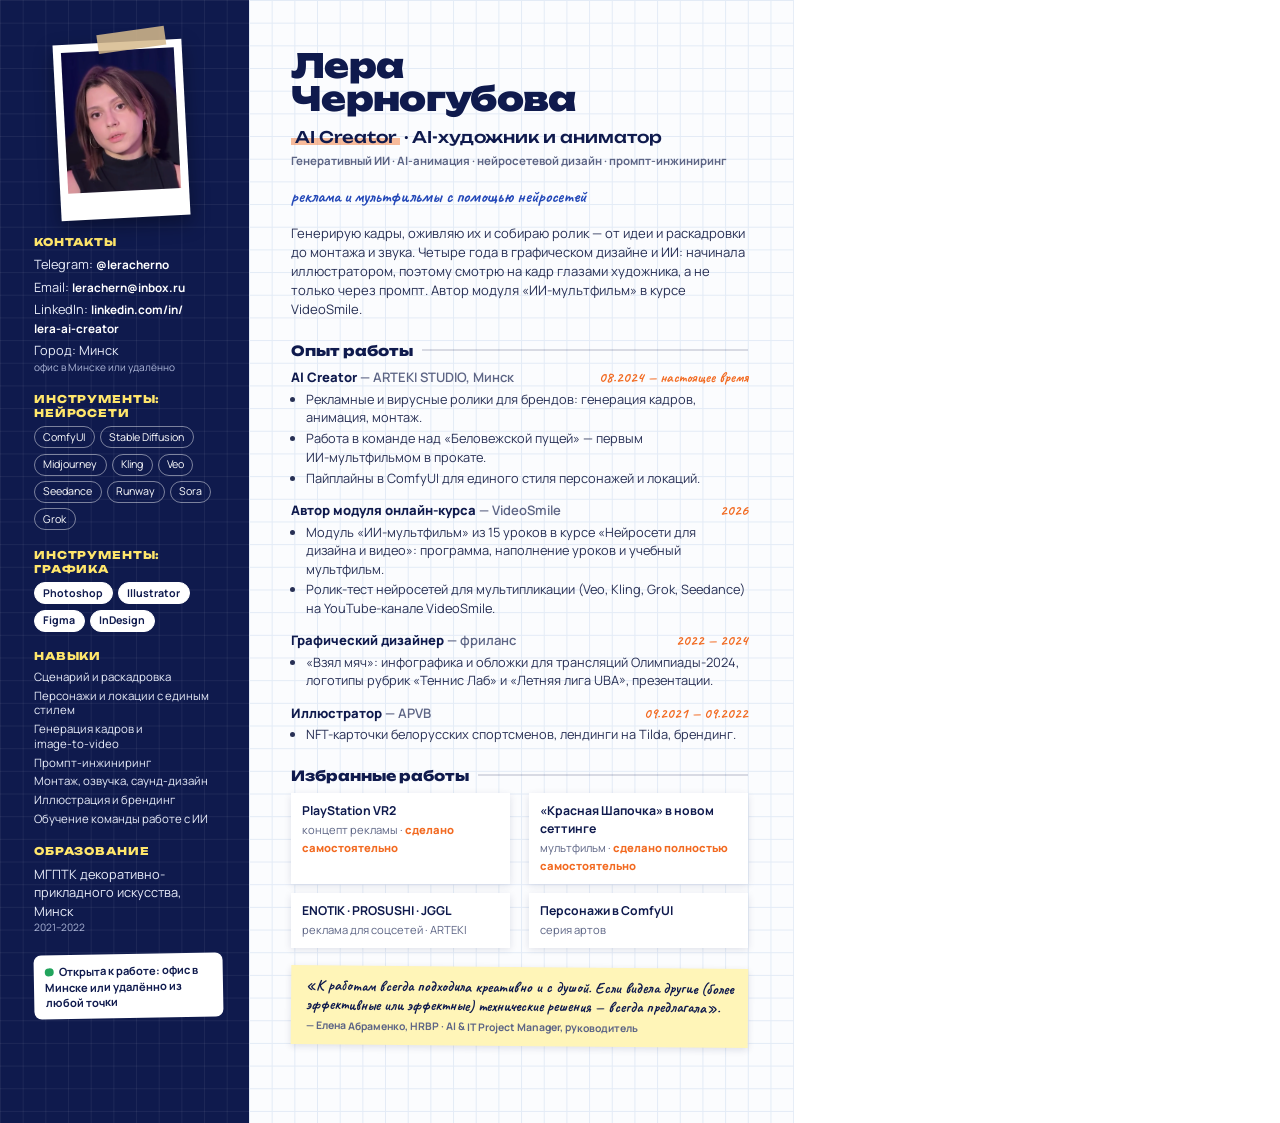
==== cv/cv.html @ 16b1c793 "Сайт-портфолио Леры Черногубовой Co-Authored-By: Claude Opus 5.5 <noreply@anthropic.com>" ====
<!doctype html>
<html lang="ru">
<head>
<meta charset="utf-8">
<title>Лера Черногубова — резюме</title>
<link rel="stylesheet" href="../assets/fonts/fonts.css">
<style>
  /* Резюме на одну страницу A4. PDF: python build_cv.py */
  @page { size: A4; margin: 0; }
  :root {
    --ink: #0f1a4d; --text: #283055; --muted: #5d6585; --blue: #2348b8;
    --orange: #f26a21; --paper: #fbfcfe; --grid: #e3ebf6;
  }
  * { box-sizing: border-box; }
  html, body { margin: 0; }
  body {
    width: 210mm; height: 297mm; overflow: hidden;
    font: 9.6pt/1.45 'Manrope', Arial, sans-serif; color: var(--text);
    background: #fff;
    -webkit-print-color-adjust: exact; print-color-adjust: exact;
  }
  .page { display: grid; grid-template-columns: 66mm 1fr; height: 297mm; }
  .side { grid-column: 1; grid-row: 1; }
  .main { grid-column: 2; grid-row: 1; }
  .nw { white-space: nowrap; }

  /* ---- левая колонка ---- */
  .side {
    padding: 11mm 7mm 8mm 9mm; color: #e7ebf8;
    background:
      linear-gradient(rgba(255,255,255,.06) 1px, transparent 1px),
      linear-gradient(90deg, rgba(255,255,255,.06) 1px, transparent 1px),
      var(--ink);
    background-size: 6mm 6mm;
  }
  .photo {
    width: 34mm; margin: 0 0 4mm 6mm; padding: 2mm 2mm 7mm; background: #fff;
    transform: rotate(-3deg); box-shadow: 0 2mm 5mm rgba(0,0,0,.35); position: relative;
  }
  .photo img { display: block; width: 100%; aspect-ratio: 4 / 5; object-fit: cover; }
  .photo::before {
    content: ""; position: absolute; top: -3mm; left: 12mm; width: 18mm; height: 5mm;
    background: rgba(214,186,140,.85); transform: rotate(-5deg);
  }
  .side h3 {
    margin: 4.6mm 0 1.8mm; font: 800 8pt 'Unbounded', sans-serif; letter-spacing: .08em;
    text-transform: uppercase; color: #ffe66b;
  }
  .side ul { margin: 0; padding: 0; list-style: none; }
  .side li { margin: 0 0 1mm; }
  .side small { display: block; color: #aeb7d8; font-size: 7.6pt; }
  .skills { font-size: 8.6pt; line-height: 1.3; }
  .contacts a { color: #fff; text-decoration: none; font-weight: 700; font-size: 8.8pt; }
  .chips { display: flex; flex-wrap: wrap; gap: 1.4mm; }
  .chips li { margin: 0; padding: .6mm 2.2mm; border: .3mm solid rgba(255,255,255,.45); border-radius: 3mm; font-size: 8pt; color: #fff; }
  .chips.classic li { background: #fff; color: var(--ink); border-color: #fff; font-weight: 700; }
  .status {
    margin-top: 5mm; padding: 2.5mm 3mm; background: #fff; color: var(--ink); border-radius: 2mm;
    font-weight: 700; font-size: 8.4pt; line-height: 1.35; transform: rotate(-1deg);
  }
  .status i { display: inline-block; width: 2.2mm; height: 2.2mm; border-radius: 50%; background: #22a45d; margin-right: 1.5mm; }

  /* ---- правая колонка ---- */
  .main {
    padding: 13mm 12mm 10mm 11mm;
    background:
      linear-gradient(var(--grid) 1px, transparent 1px),
      linear-gradient(90deg, var(--grid) 1px, transparent 1px),
      var(--paper);
    background-size: 6mm 6mm;
  }
  h1 { margin: 0; font: 900 25pt/1 'Unbounded', sans-serif; color: var(--ink); letter-spacing: -.02em; }
  .role { margin: 3mm 0 0; font: 500 12pt 'Unbounded', sans-serif; color: var(--ink); }
  .role mark { background: linear-gradient(transparent 55%, rgba(242,106,33,.45) 55%, rgba(242,106,33,.45) 92%, transparent 92%); color: inherit; padding: 0 1mm; }
  .hand { font: 700 13pt/1.15 'Caveat', cursive; color: var(--blue); }
  .keys { margin: 1.6mm 0 0; font-size: 8.6pt; font-weight: 700; color: var(--muted); }
  .lead { margin: 4mm 0 0; font-size: 9.8pt; }
  h2 {
    margin: 6mm 0 2.5mm; font: 800 10.5pt 'Unbounded', sans-serif; color: var(--ink);
    display: flex; align-items: center; gap: 2.5mm;
  }
  h2::after { content: ""; flex: 1; height: .4mm; background: var(--ink); opacity: .15; }
  .job { margin: 0 0 3.6mm; break-inside: avoid; }
  .job header { display: flex; justify-content: space-between; align-items: baseline; gap: 3mm; }
  .job b { font: 800 9.8pt 'Manrope', sans-serif; color: var(--ink); }
  .job .when { flex: none; font: 700 11pt 'Caveat', cursive; color: var(--orange); }
  .job .where { color: var(--muted); font-weight: 600; }
  .job ul { margin: 1mm 0 0; padding-left: 4mm; }
  .job li { margin: 0 0 .6mm; }
  .projects { display: grid; grid-template-columns: 1fr 1fr; gap: 2.5mm 5mm; }
  .projects div { padding: 2.4mm 3mm; background: #fff; box-shadow: 0 .6mm 2mm rgba(15,26,77,.12); }
  .projects b { display: block; color: var(--ink); font-size: 9.2pt; }
  .projects span { font-size: 8.4pt; color: var(--muted); }
  .projects .solo { color: var(--orange); font-weight: 800; }
  .quote {
    margin: 5mm 0 0; padding: 3mm 4mm; background: #fff5b8; transform: rotate(.5deg);
    box-shadow: 0 .6mm 2mm rgba(15,26,77,.12);
  }
  .quote p { margin: 0; font: 700 11.5pt/1.2 'Caveat', cursive; color: var(--ink); }
  .quote footer { margin-top: 1.2mm; font-size: 7.8pt; color: var(--muted); font-weight: 700; }
</style>
</head>
<body>
<div class="page">
  <main class="main">
    <h1>Лера<br>Черногубова</h1>
    <p class="role"><mark>AI Creator</mark> · AI-художник и аниматор</p>
    <p class="keys">Генеративный ИИ · AI-анимация · нейросетевой дизайн · промпт-инжиниринг</p>
    <p class="hand">реклама и мультфильмы с помощью нейросетей</p>
    <p class="lead">Генерирую кадры, оживляю их и собираю ролик — от идеи и раскадровки до монтажа и звука. Четыре года в графическом дизайне и ИИ: начинала иллюстратором, поэтому смотрю на кадр глазами художника, а не только через промпт. Автор модуля «ИИ-мультфильм» в курсе VideoSmile.</p>

    <h2>Опыт работы</h2>
    <div class="job">
      <header><b>AI Creator <span class="where">— ARTEKI STUDIO, Минск</span></b><span class="when">08.2024 — настоящее время</span></header>
      <ul>
        <li>Рекламные и вирусные ролики для брендов: генерация кадров, анимация, монтаж.</li>
        <li>Работа в команде над «Беловежской пущей» — первым <span class="nw">ИИ-мультфильмом</span> в прокате.</li>
        <li>Пайплайны в ComfyUI для единого стиля персонажей и локаций.</li>
      </ul>
    </div>
    <div class="job">
      <header><b>Автор модуля онлайн-курса <span class="where">— VideoSmile</span></b><span class="when">2026</span></header>
      <ul>
        <li>Модуль «ИИ-мультфильм» из 15 уроков в курсе «Нейросети для дизайна и видео»: программа, наполнение уроков и учебный мультфильм.</li>
        <li>Ролик-тест нейросетей для мультипликации (Veo, Kling, Grok, Seedance) на YouTube-канале VideoSmile.</li>
      </ul>
    </div>
    <div class="job">
      <header><b>Графический дизайнер <span class="where">— фриланс</span></b><span class="when">2022 — 2024</span></header>
      <ul>
        <li>«Взял мяч»: инфографика и обложки для трансляций Олимпиады-2024, логотипы рубрик «Теннис Лаб» и «Летняя лига UBA», презентации.</li>
      </ul>
    </div>
    <div class="job">
      <header><b>Иллюстратор <span class="where">— APVB</span></b><span class="when">09.2021 — 09.2022</span></header>
      <ul>
        <li>NFT-карточки белорусских спортсменов, лендинги на Tilda, брендинг.</li>
      </ul>
    </div>

    <h2>Избранные работы</h2>
    <div class="projects">
      <div><b>PlayStation VR2</b><span>концепт рекламы · <span class="solo">сделано самостоятельно</span></span></div>
      <div><b>«Красная Шапочка» в новом сеттинге</b><span>мультфильм · <span class="solo">сделано полностью самостоятельно</span></span></div>
      <div><b>ENOTIK · PROSUSHI · JGGL</b><span>реклама для соцсетей · ARTEKI</span></div>
      <div><b>Персонажи в ComfyUI</b><span>серия артов</span></div>
    </div>

    <blockquote class="quote">
      <p>«К работам всегда подходила креативно и с душой. Если видела другие (более эффективные или эффектные) технические решения — всегда предлагала».</p>
      <footer>— Елена Абраменко, HRBP · AI &amp; IT Project Manager, руководитель</footer>
    </blockquote>
  </main>

  <aside class="side">
    <figure class="photo"><img src="../assets/img/photos/lera.webp" alt=""></figure>

    <h3>Контакты</h3>
    <ul class="contacts">
      <li>Telegram: <a href="https://t.me/leracherno">@leracherno</a></li>
      <li>Email: <a href="mailto:lerachern@inbox.ru">lerachern@inbox.ru</a></li>
      <li>LinkedIn: <a href="https://www.linkedin.com/in/lera-ai-creator/">linkedin.com/in/<br>lera-ai-creator</a></li>
      <li>Город: Минск<small>офис в Минске или удалённо</small></li>
    </ul>

    <h3>Инструменты: нейросети</h3>
    <ul class="chips">
      <li>ComfyUI</li><li>Stable Diffusion</li><li>Midjourney</li><li>Kling</li><li>Veo</li>
      <li>Seedance</li><li>Runway</li><li>Sora</li><li>Grok</li>
    </ul>
    <h3>Инструменты: графика</h3>
    <ul class="chips classic">
      <li>Photoshop</li><li>Illustrator</li><li>Figma</li><li>InDesign</li>
    </ul>

    <h3>Навыки</h3>
    <ul class="skills">
      <li>Сценарий и раскадровка</li>
      <li>Персонажи и локации с единым стилем</li>
      <li>Генерация кадров и <span class="nw">image-to-video</span></li>
      <li>Промпт-инжиниринг</li>
      <li>Монтаж, озвучка, саунд-дизайн</li>
      <li>Иллюстрация и брендинг</li>
      <li>Обучение команды работе с ИИ</li>
    </ul>

    <h3>Образование</h3>
    <ul><li>МГПТК декоративно-прикладного искусства, Минск<small>2021–2022</small></li></ul>

    <p class="status"><i></i>Открыта к работе: офис в Минске или удалённо из любой точки</p>
  </aside>
</div>
</body>
</html>
---- assets/fonts/fonts.css ----
@font-face { font-family: 'Caveat'; font-style: normal; font-weight: 400 700; font-display: swap; src: url(caveat-cyrillic.woff2) format('woff2'); unicode-range: U+0301, U+0400-045F, U+0490-0491, U+04B0-04B1, U+2116; }
@font-face { font-family: 'Caveat'; font-style: normal; font-weight: 400 700; font-display: swap; src: url(caveat-latin.woff2) format('woff2'); unicode-range: U+0000-00FF, U+0131, U+0152-0153, U+02BB-02BC, U+02C6, U+02DA, U+02DC, U+0304, U+0308, U+0329, U+2000-206F, U+20AC, U+2122, U+2191, U+2193, U+2212, U+2215, U+FEFF, U+FFFD; }
@font-face { font-family: 'Manrope'; font-style: normal; font-weight: 200 800; font-display: swap; src: url(manrope-cyrillic.woff2) format('woff2'); unicode-range: U+0301, U+0400-045F, U+0490-0491, U+04B0-04B1, U+2116; }
@font-face { font-family: 'Manrope'; font-style: normal; font-weight: 200 800; font-display: swap; src: url(manrope-latin.woff2) format('woff2'); unicode-range: U+0000-00FF, U+0131, U+0152-0153, U+02BB-02BC, U+02C6, U+02DA, U+02DC, U+0304, U+0308, U+0329, U+2000-206F, U+20AC, U+2122, U+2191, U+2193, U+2212, U+2215, U+FEFF, U+FFFD; }
@font-face { font-family: 'Unbounded'; font-style: normal; font-weight: 200 900; font-display: swap; src: url(unbounded-cyrillic.woff2) format('woff2'); unicode-range: U+0301, U+0400-045F, U+0490-0491, U+04B0-04B1, U+2116; }
@font-face { font-family: 'Unbounded'; font-style: normal; font-weight: 200 900; font-display: swap; src: url(unbounded-latin.woff2) format('woff2'); unicode-range: U+0000-00FF, U+0131, U+0152-0153, U+02BB-02BC, U+02C6, U+02DA, U+02DC, U+0304, U+0308, U+0329, U+2000-206F, U+20AC, U+2122, U+2191, U+2193, U+2212, U+2215, U+FEFF, U+FFFD; }
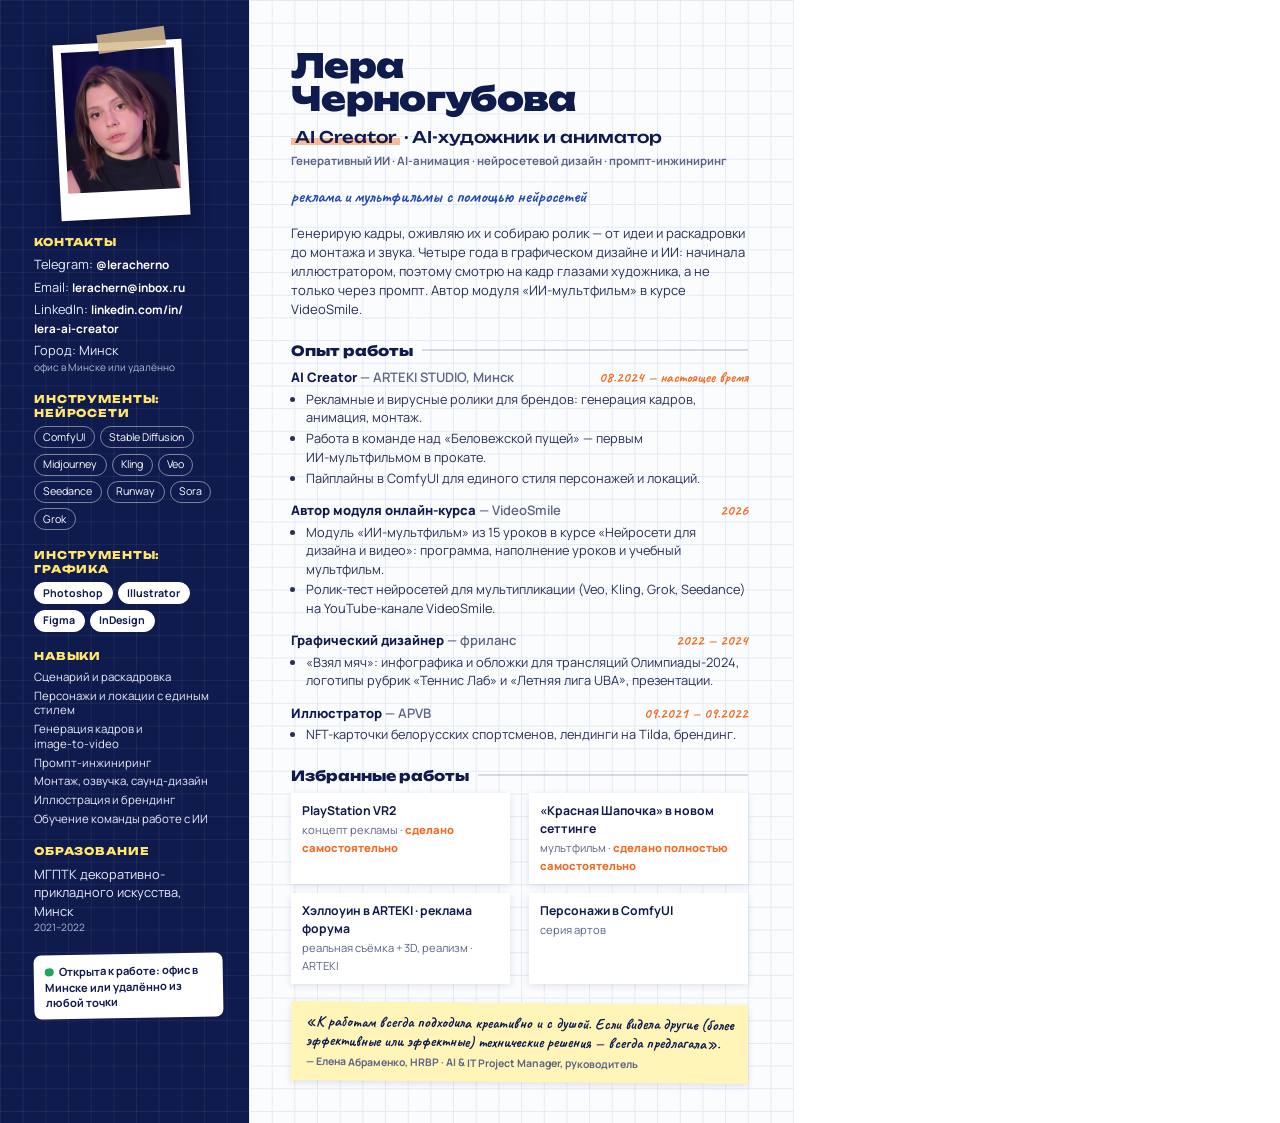
==== commit 6bc63035: "Новые ролики: Хэллоуин в ARTEKI и реклама форума вместо ENOTIK, PROSUSHI, JGGL Co-Authored-By: Claud" ====
--- a/cv/cv.html
+++ b/cv/cv.html
@@ -142,7 +142,7 @@
     <div class="projects">
       <div><b>PlayStation VR2</b><span>концепт рекламы · <span class="solo">сделано самостоятельно</span></span></div>
       <div><b>«Красная Шапочка» в новом сеттинге</b><span>мультфильм · <span class="solo">сделано полностью самостоятельно</span></span></div>
-      <div><b>ENOTIK · PROSUSHI · JGGL</b><span>реклама для соцсетей · ARTEKI</span></div>
+      <div><b>Хэллоуин в ARTEKI · реклама форума</b><span>реальная съёмка + 3D, реализм · ARTEKI</span></div>
       <div><b>Персонажи в ComfyUI</b><span>серия артов</span></div>
     </div>
 
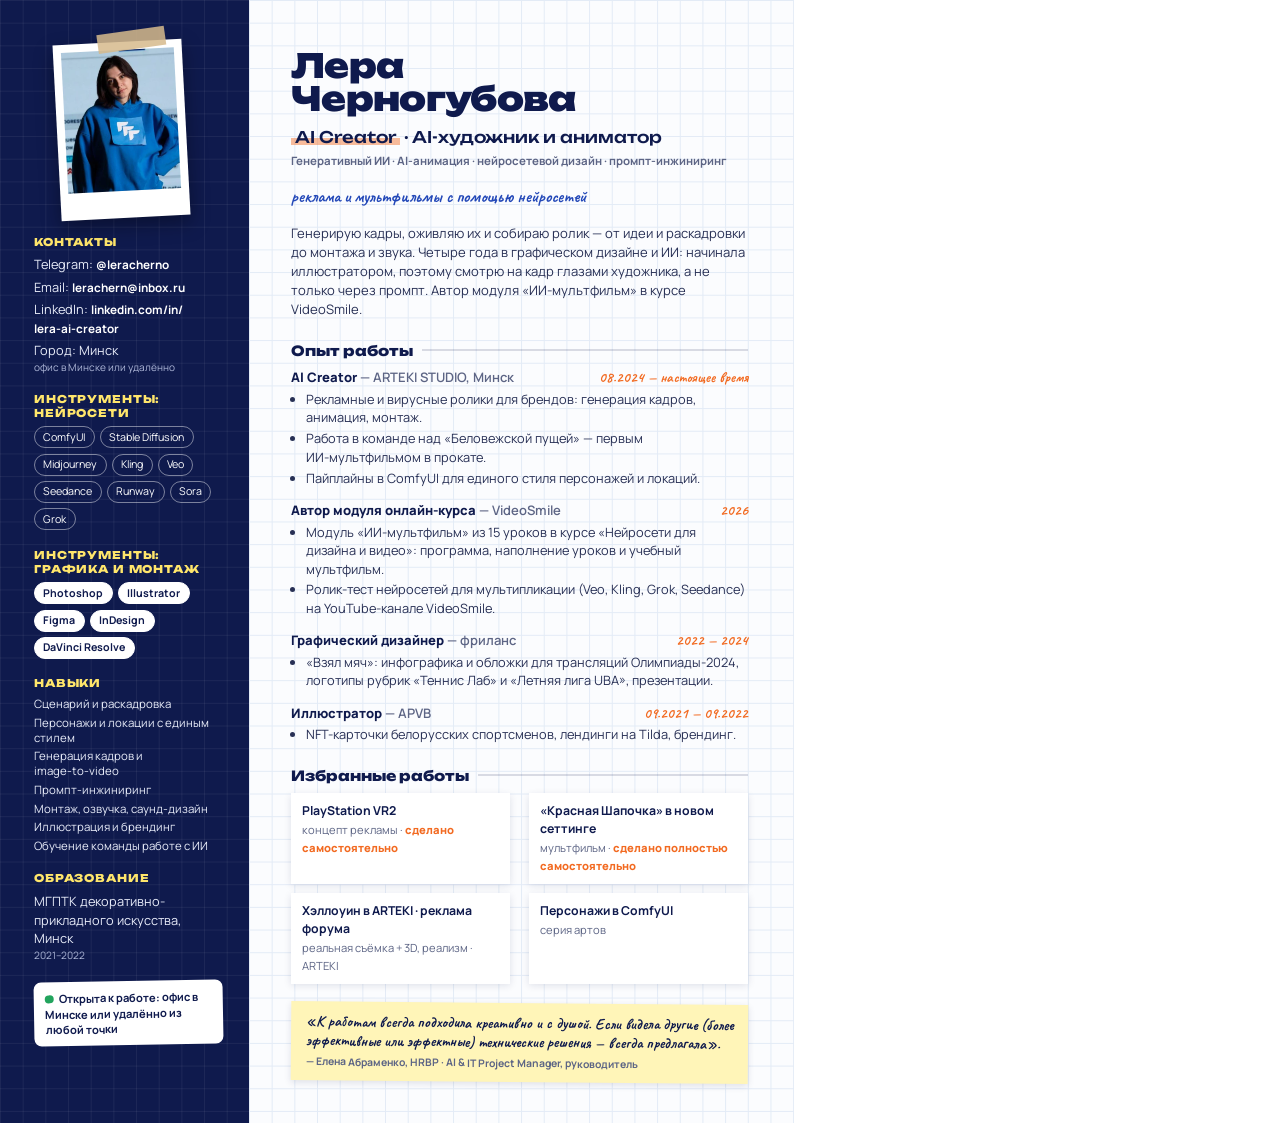
==== commit 724be06d: "Спокойные размеры работ, новое фото, DaVinci Resolve в стеке - работы и арты меньше и не на всю шири" ====
--- a/cv/cv.html
+++ b/cv/cv.html
@@ -168,9 +168,9 @@
       <li>ComfyUI</li><li>Stable Diffusion</li><li>Midjourney</li><li>Kling</li><li>Veo</li>
       <li>Seedance</li><li>Runway</li><li>Sora</li><li>Grok</li>
     </ul>
-    <h3>Инструменты: графика</h3>
+    <h3>Инструменты: графика и монтаж</h3>
     <ul class="chips classic">
-      <li>Photoshop</li><li>Illustrator</li><li>Figma</li><li>InDesign</li>
+      <li>Photoshop</li><li>Illustrator</li><li>Figma</li><li>InDesign</li><li>DaVinci Resolve</li>
     </ul>
 
     <h3>Навыки</h3>
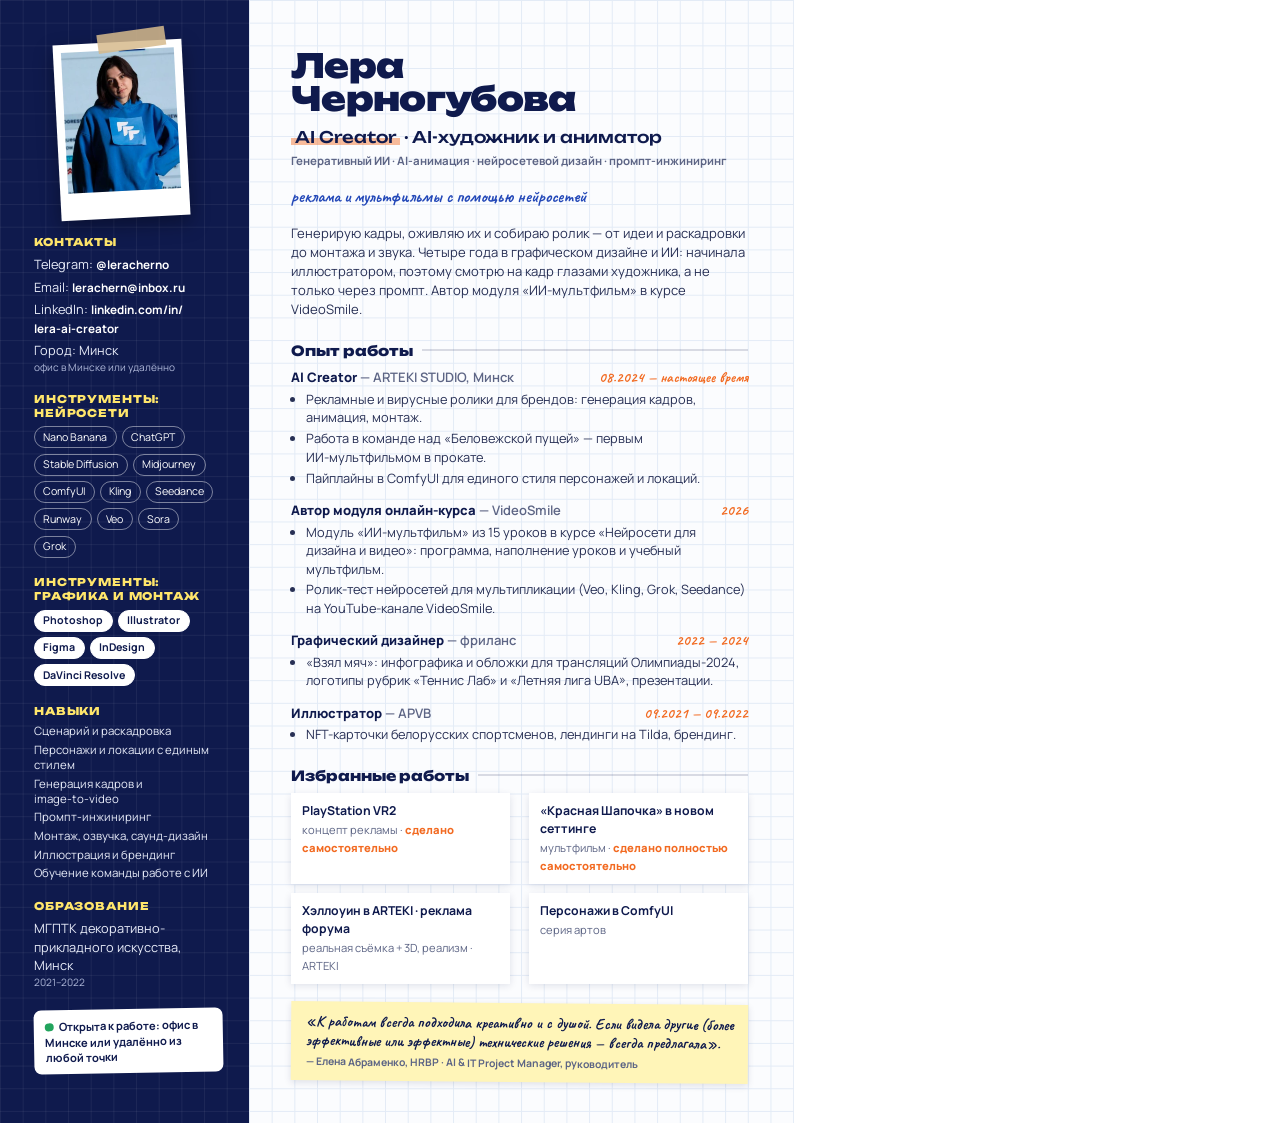
==== commit df2b48da: "Стек компактно: строки с мелкими плашками на один экран - Изображения: Nano Banana, ChatGPT первые, " ====
--- a/cv/cv.html
+++ b/cv/cv.html
@@ -165,8 +165,7 @@
 
     <h3>Инструменты: нейросети</h3>
     <ul class="chips">
-      <li>ComfyUI</li><li>Stable Diffusion</li><li>Midjourney</li><li>Kling</li><li>Veo</li>
-      <li>Seedance</li><li>Runway</li><li>Sora</li><li>Grok</li>
+      <li>Nano Banana</li><li>ChatGPT</li><li>Stable Diffusion</li><li>Midjourney</li><li>ComfyUI</li><li>Kling</li><li>Seedance</li><li>Runway</li><li>Veo</li><li>Sora</li><li>Grok</li>
     </ul>
     <h3>Инструменты: графика и монтаж</h3>
     <ul class="chips classic">
